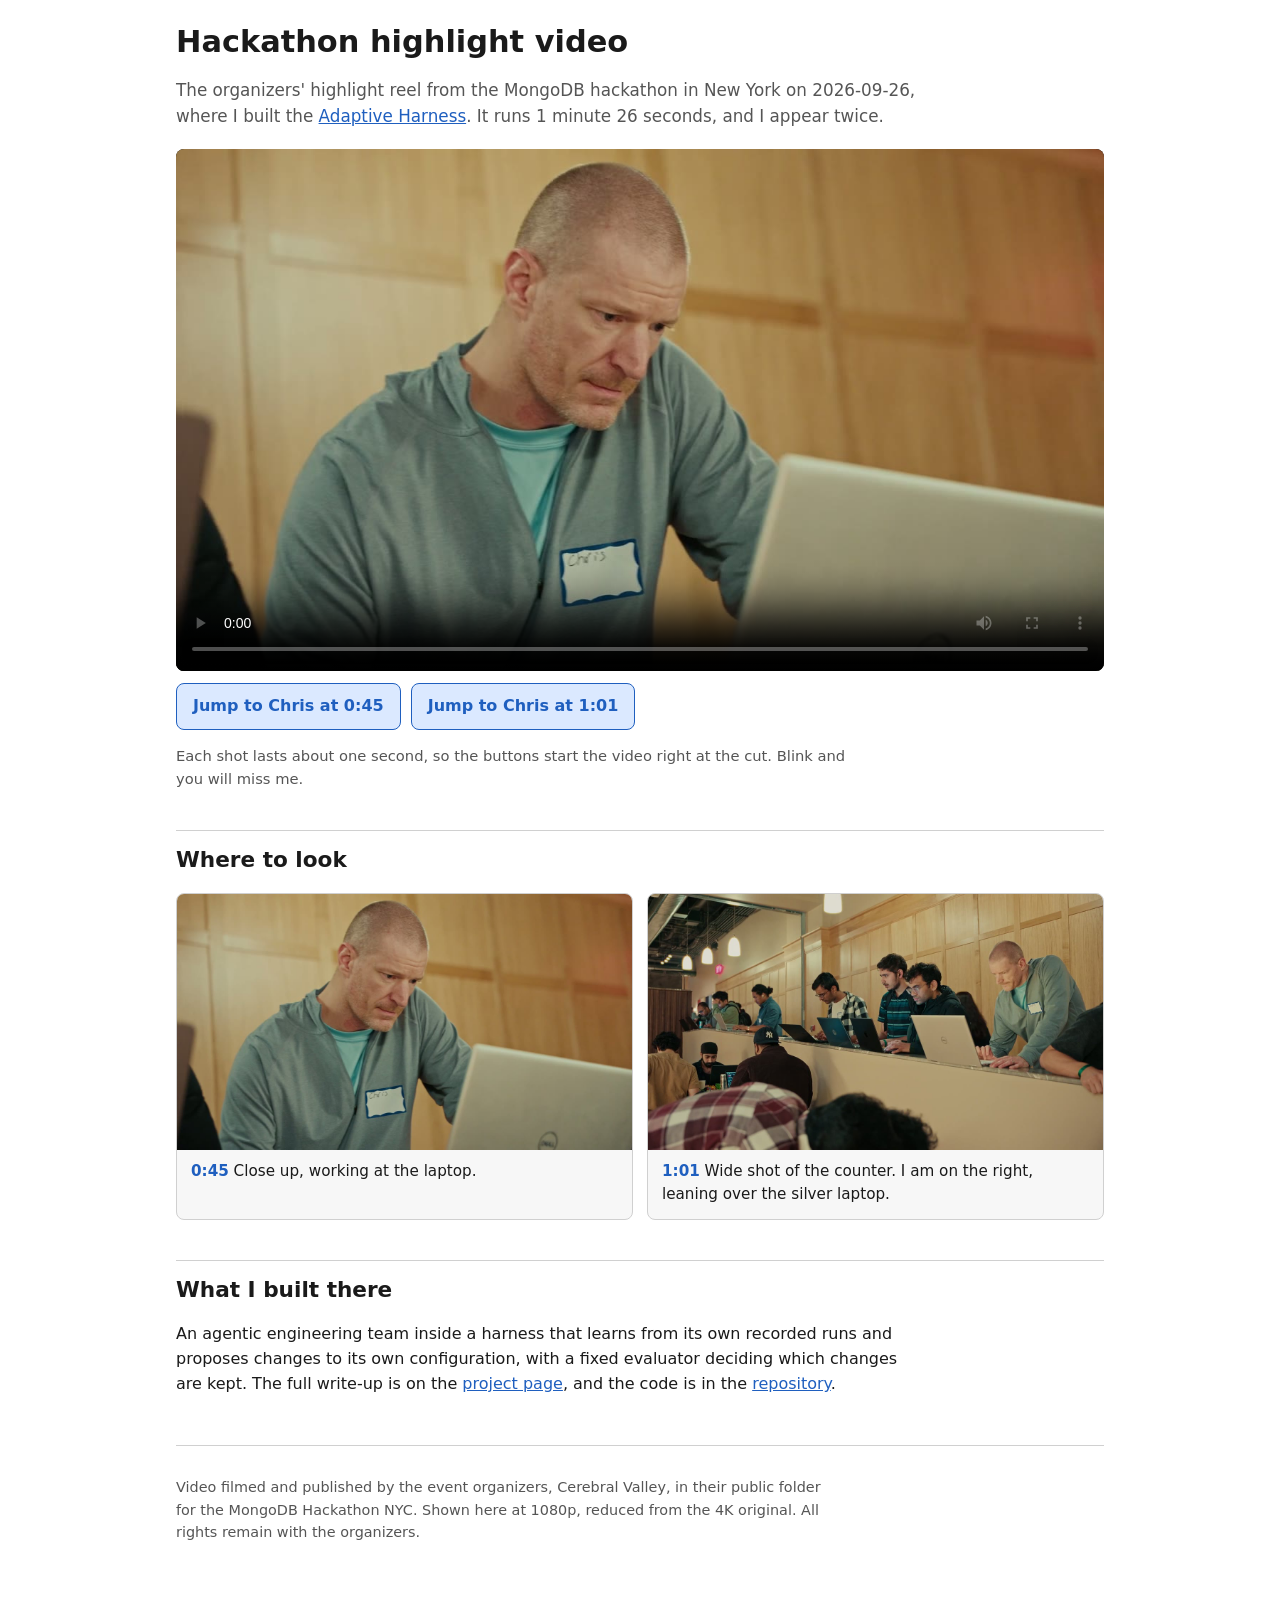
==== docs/highlight/index.html @ 93961c9d "Add hackathon highlight video page The organizers' 86-second highlight reel, re-encoded from 4K to 1" ====
<!doctype html>
<html lang="en">
<head>
<meta charset="utf-8">
<meta name="viewport" content="width=device-width, initial-scale=1">
<title>Hackathon highlight video: MongoDB Hackathon NYC, 2026-09-26</title>
<meta name="description" content="The organizers' 86-second highlight video from the MongoDB hackathon in New York on 2026-09-26, with the two moments where Chris Gibbs appears.">
<meta property="og:title" content="Hackathon highlight video">
<meta property="og:description" content="86 seconds from the MongoDB hackathon in New York, 2026-09-26. Chris appears at 0:45 and 1:01.">
<meta property="og:type" content="video.other">
<meta property="og:image" content="https://tallgibbs.github.io/race-engineer-adaptive-harness/highlight/poster.jpg">
<style>
:root {
  --bg: #ffffff; --fg: #1a1a1a; --muted: #555555; --line: #d0d0d0; --card: #f7f7f7;
  --blue: #1f5fbf; --blue-bg: #dbe9ff;
}
@media (prefers-color-scheme: dark) {
  :root {
    --bg: #15171a; --fg: #e6e6e6; --muted: #a8a8a8; --line: #3a3d42; --card: #1e2125;
    --blue: #8fb4ff; --blue-bg: #1c2b45;
  }
}
* { box-sizing: border-box; }
body { margin: 0; background: var(--bg); color: var(--fg);
  font: 16px/1.55 system-ui, -apple-system, "Segoe UI", Roboto, sans-serif; }
main { max-width: 960px; margin: 0 auto; padding: 24px 16px 64px; }
h1 { font-size: 1.9rem; line-height: 1.2; margin: 0 0 8px; }
h2 { font-size: 1.35rem; margin: 40px 0 12px; padding-top: 12px; border-top: 1px solid var(--line); }
p { max-width: 72ch; }
a { color: var(--blue); }
.lede { color: var(--muted); font-size: 1.05rem; }
.note { font-size: 0.92rem; color: var(--muted); }
video { width: 100%; height: auto; display: block; background: #000; border-radius: 8px; margin: 20px 0 12px; }
.jumps { display: flex; flex-wrap: wrap; gap: 10px; margin: 0 0 8px; }
button { font: inherit; font-weight: 600; cursor: pointer; padding: 10px 16px; min-height: 44px;
  color: var(--blue); background: var(--blue-bg); border: 1px solid var(--blue); border-radius: 8px; }
button:hover, button:focus-visible { outline: 2px solid var(--blue); outline-offset: 2px; }
.moments { display: grid; grid-template-columns: repeat(auto-fit, minmax(270px, 1fr)); gap: 14px; margin: 16px 0; }
.moment { margin: 0; background: var(--card); border: 1px solid var(--line); border-radius: 8px; overflow: hidden; }
.moment button { all: unset; display: block; cursor: pointer; width: 100%; }
.moment button:focus-visible { outline: 2px solid var(--blue); outline-offset: -2px; }
.moment img { width: 100%; height: auto; display: block; }
.moment figcaption { padding: 10px 14px 12px; font-size: 0.95rem; }
.moment b { color: var(--blue); }
footer { margin-top: 48px; padding-top: 16px; border-top: 1px solid var(--line); font-size: 0.9rem; color: var(--muted); }
</style>
</head>
<body>
<main>

<header>
<h1>Hackathon highlight video</h1>
<p class="lede">The organizers' highlight reel from the MongoDB hackathon in New York on 2026-09-26, where I built the <a href="../">Adaptive Harness</a>. It runs 1 minute 26 seconds, and I appear twice.</p>
</header>

<video id="v" controls playsinline preload="metadata" poster="poster.jpg">
<source src="highlight.mp4" type="video/mp4">
Your browser cannot play this video here. <a href="highlight.mp4">Download the video</a> instead.
</video>

<div class="jumps">
<button type="button" data-t="45.3">Jump to Chris at 0:45</button>
<button type="button" data-t="61.1">Jump to Chris at 1:01</button>
</div>
<p class="note">Each shot lasts about one second, so the buttons start the video right at the cut. Blink and you will miss me.</p>

<h2>Where to look</h2>
<div class="moments">
<figure class="moment">
<button type="button" data-t="45.3" aria-label="Play from 0:45"><img src="chris-1.jpg" width="1280" height="720" alt="Close shot of Chris, in a grey-green zip top with a name tag reading Chris, looking down at a silver laptop."></button>
<figcaption><b>0:45</b> Close up, working at the laptop.</figcaption>
</figure>
<figure class="moment">
<button type="button" data-t="61.1" aria-label="Play from 1:01"><img src="chris-2.jpg" width="1280" height="720" alt="Wide shot of a row of people on laptops along a counter. Chris is on the right, leaning over a silver laptop."></button>
<figcaption><b>1:01</b> Wide shot of the counter. I am on the right, leaning over the silver laptop.</figcaption>
</figure>
</div>

<h2>What I built there</h2>
<p>An agentic engineering team inside a harness that learns from its own recorded runs and proposes changes to its own configuration, with a fixed evaluator deciding which changes are kept. The full write-up is on the <a href="../">project page</a>, and the code is in the <a href="https://github.com/TallGibbs/race-engineer-adaptive-harness">repository</a>.</p>

<footer>
<p>Video filmed and published by the event organizers, Cerebral Valley, in their public folder for the MongoDB Hackathon NYC. Shown here at 1080p, reduced from the 4K original. All rights remain with the organizers.</p>
</footer>
</main>
<script>
(function () {
  var v = document.getElementById('v');
  document.querySelectorAll('[data-t]').forEach(function (b) {
    b.addEventListener('click', function () {
      v.currentTime = parseFloat(b.getAttribute('data-t'));
      v.play();
      v.scrollIntoView({ behavior: 'smooth', block: 'center' });
    });
  });
})();
</script>
</body>
</html>
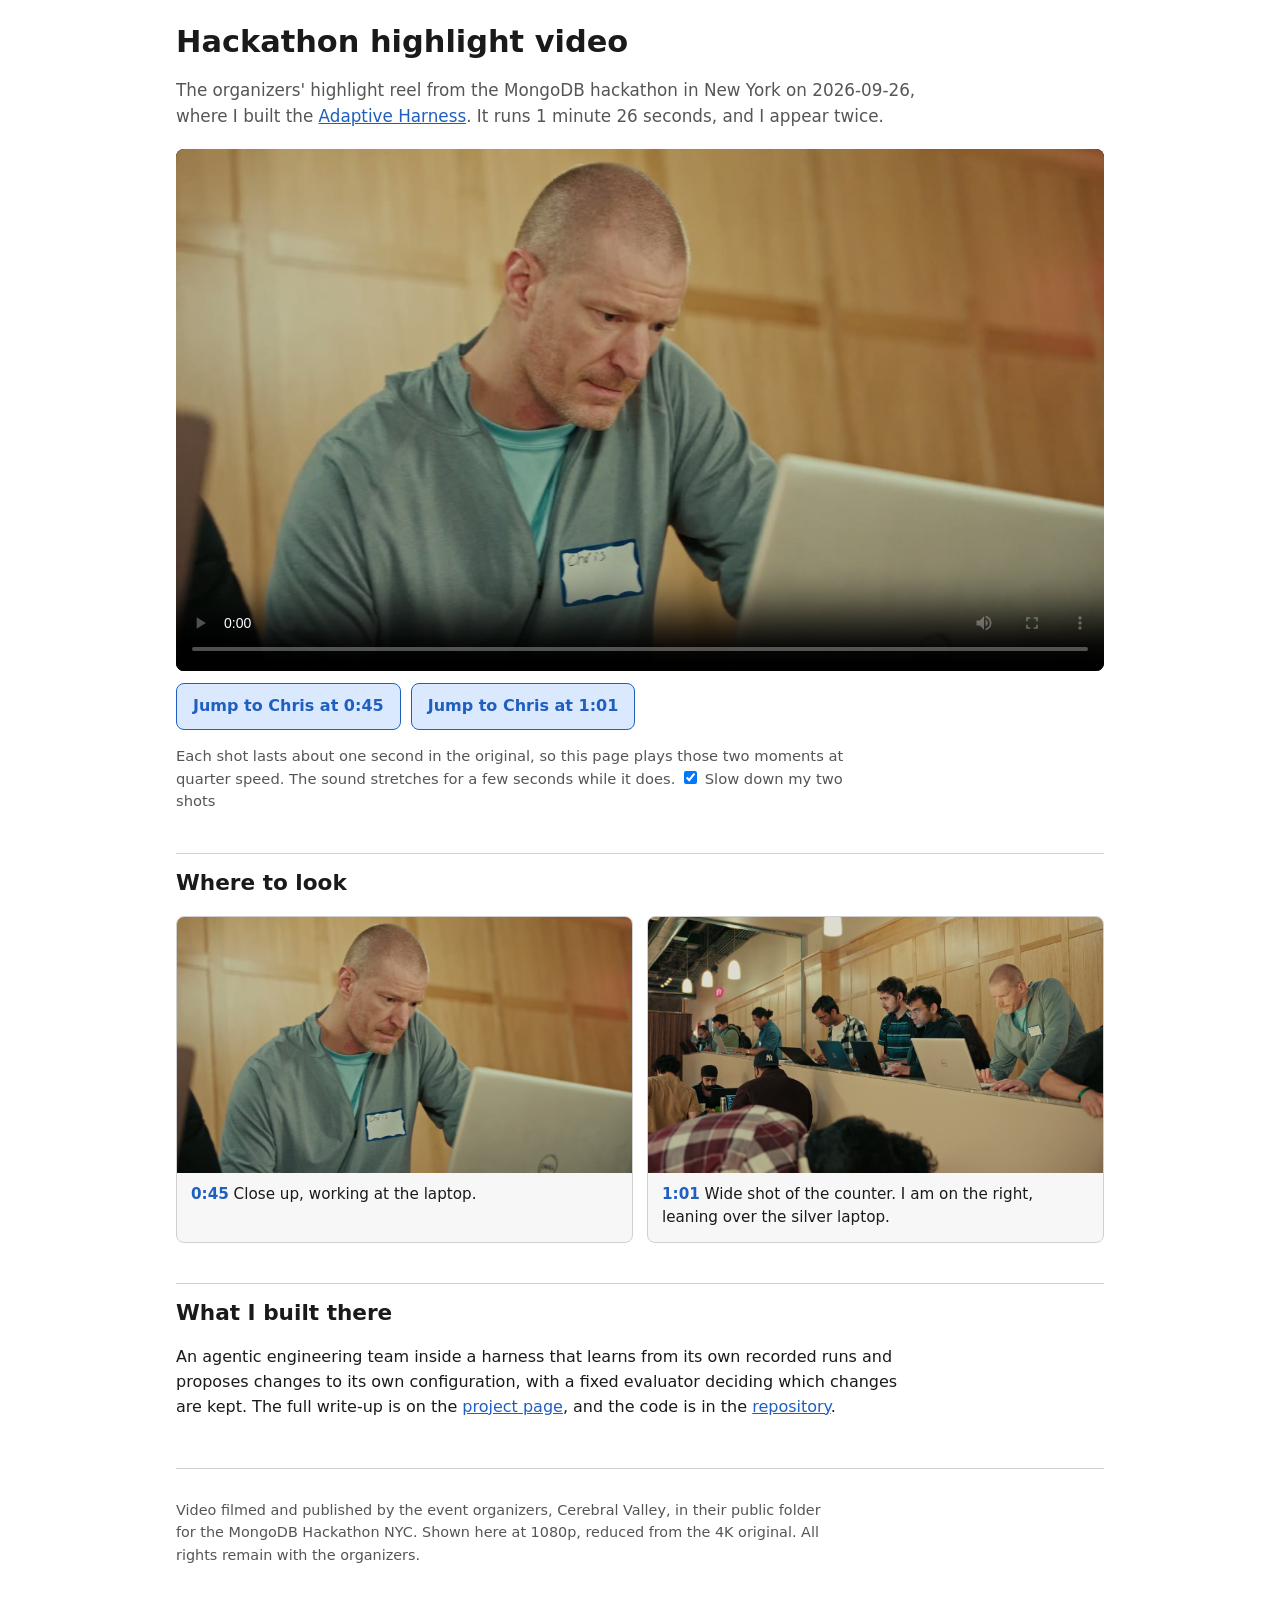
==== commit 32492210: "Play Chris's two shots at quarter speed on the highlight page Co-Authored-By: Claude Opus 5.5 <norep" ====
--- a/docs/highlight/index.html
+++ b/docs/highlight/index.html
@@ -62,7 +62,7 @@
 <button type="button" data-t="45.3">Jump to Chris at 0:45</button>
 <button type="button" data-t="61.1">Jump to Chris at 1:01</button>
 </div>
-<p class="note">Each shot lasts about one second, so the buttons start the video right at the cut. Blink and you will miss me.</p>
+<p class="note">Each shot lasts about one second in the original, so this page plays those two moments at quarter speed. The sound stretches for a few seconds while it does. <label><input type="checkbox" id="slow" checked> Slow down my two shots</label></p>
 
 <h2>Where to look</h2>
 <div class="moments">
@@ -86,6 +86,17 @@
 <script>
 (function () {
   var v = document.getElementById('v');
+  var slow = document.getElementById('slow');
+  var shots = [[45.38, 46.20], [61.15, 62.26]];
+  function tick() {
+    var t = v.currentTime, inShot = false;
+    for (var i = 0; i < shots.length; i++) if (t >= shots[i][0] && t < shots[i][1]) inShot = true;
+    var rate = inShot && slow.checked ? 0.25 : 1;
+    if (v.playbackRate !== rate) v.playbackRate = rate;
+    if (!v.paused && !v.ended) requestAnimationFrame(tick);
+  }
+  v.addEventListener('play', tick);
+  v.addEventListener('seeked', tick);
   document.querySelectorAll('[data-t]').forEach(function (b) {
     b.addEventListener('click', function () {
       v.currentTime = parseFloat(b.getAttribute('data-t'));
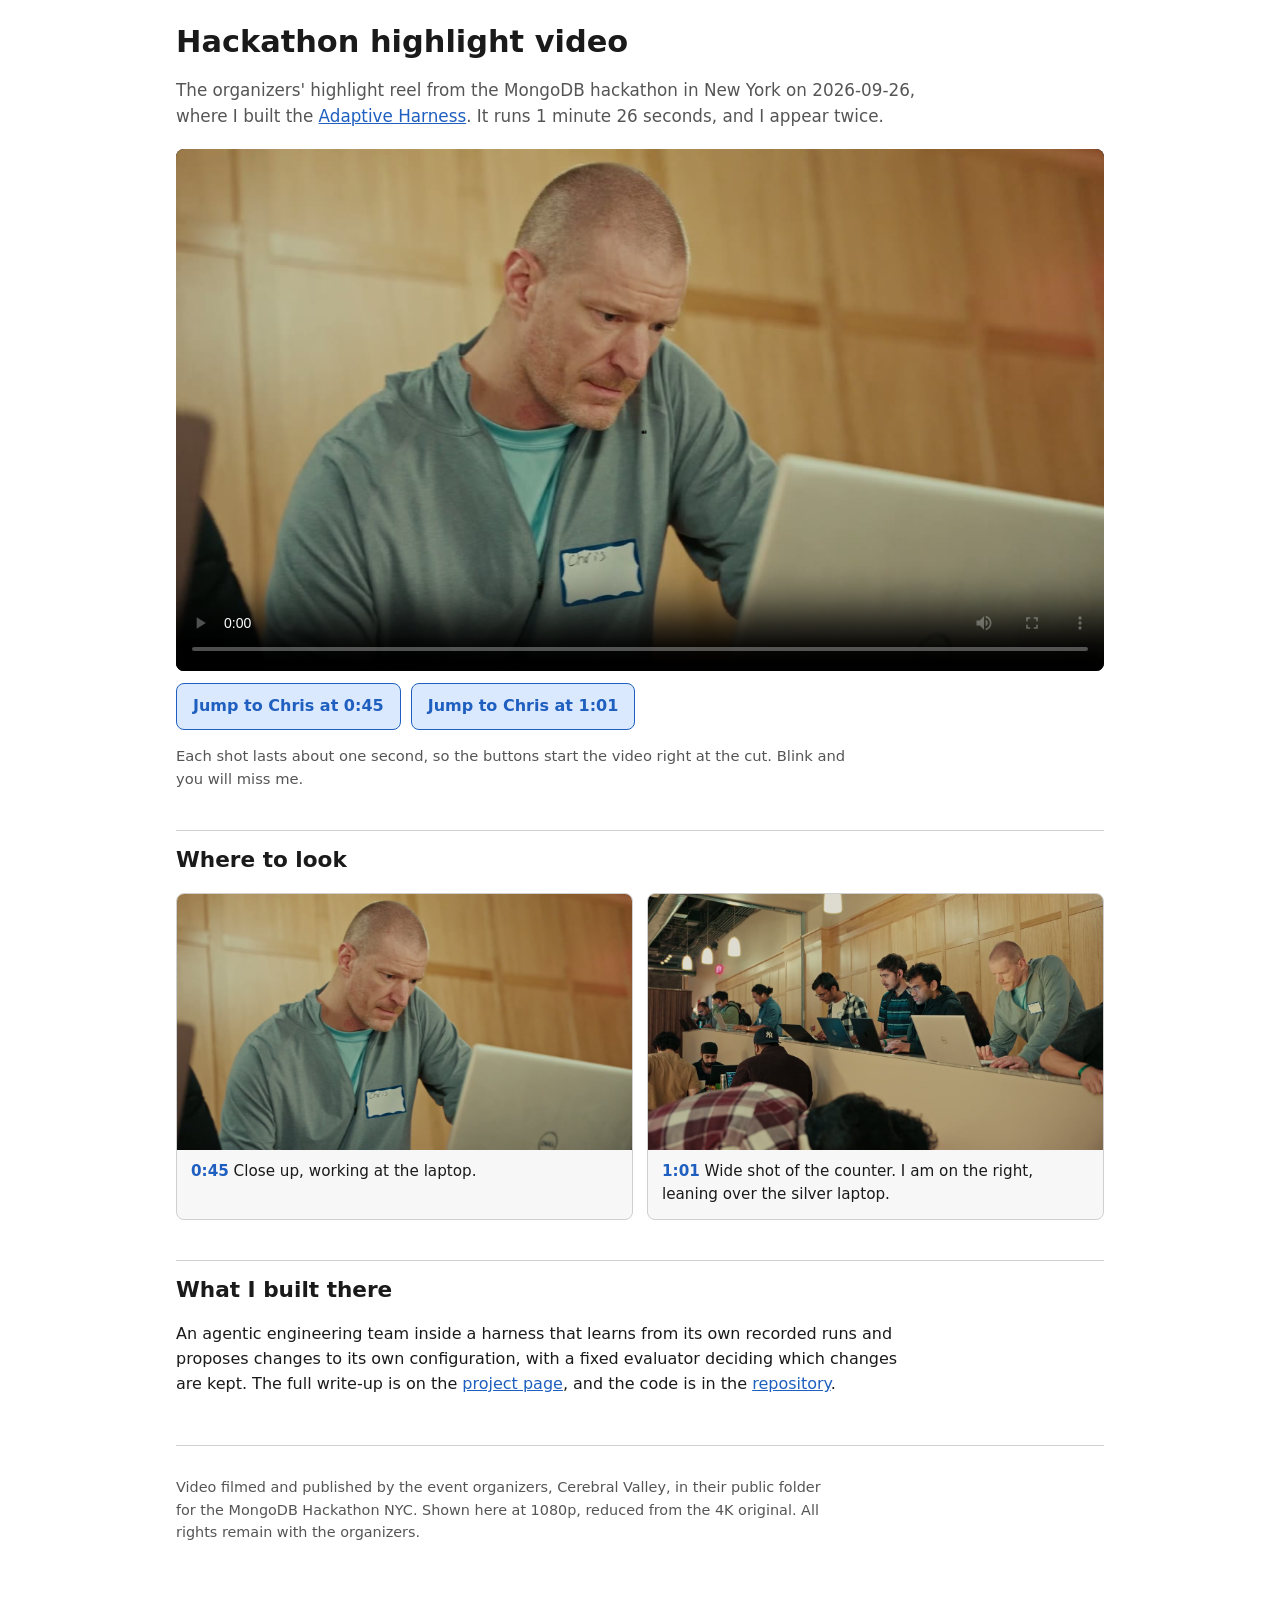
==== commit ee06756c: "Revert "Play Chris's two shots at quarter speed on the highlight page" This reverts commit 32492210f" ====
--- a/docs/highlight/index.html
+++ b/docs/highlight/index.html
@@ -62,7 +62,7 @@
 <button type="button" data-t="45.3">Jump to Chris at 0:45</button>
 <button type="button" data-t="61.1">Jump to Chris at 1:01</button>
 </div>
-<p class="note">Each shot lasts about one second in the original, so this page plays those two moments at quarter speed. The sound stretches for a few seconds while it does. <label><input type="checkbox" id="slow" checked> Slow down my two shots</label></p>
+<p class="note">Each shot lasts about one second, so the buttons start the video right at the cut. Blink and you will miss me.</p>
 
 <h2>Where to look</h2>
 <div class="moments">
@@ -86,17 +86,6 @@
 <script>
 (function () {
   var v = document.getElementById('v');
-  var slow = document.getElementById('slow');
-  var shots = [[45.38, 46.20], [61.15, 62.26]];
-  function tick() {
-    var t = v.currentTime, inShot = false;
-    for (var i = 0; i < shots.length; i++) if (t >= shots[i][0] && t < shots[i][1]) inShot = true;
-    var rate = inShot && slow.checked ? 0.25 : 1;
-    if (v.playbackRate !== rate) v.playbackRate = rate;
-    if (!v.paused && !v.ended) requestAnimationFrame(tick);
-  }
-  v.addEventListener('play', tick);
-  v.addEventListener('seeked', tick);
   document.querySelectorAll('[data-t]').forEach(function (b) {
     b.addEventListener('click', function () {
       v.currentTime = parseFloat(b.getAttribute('data-t'));
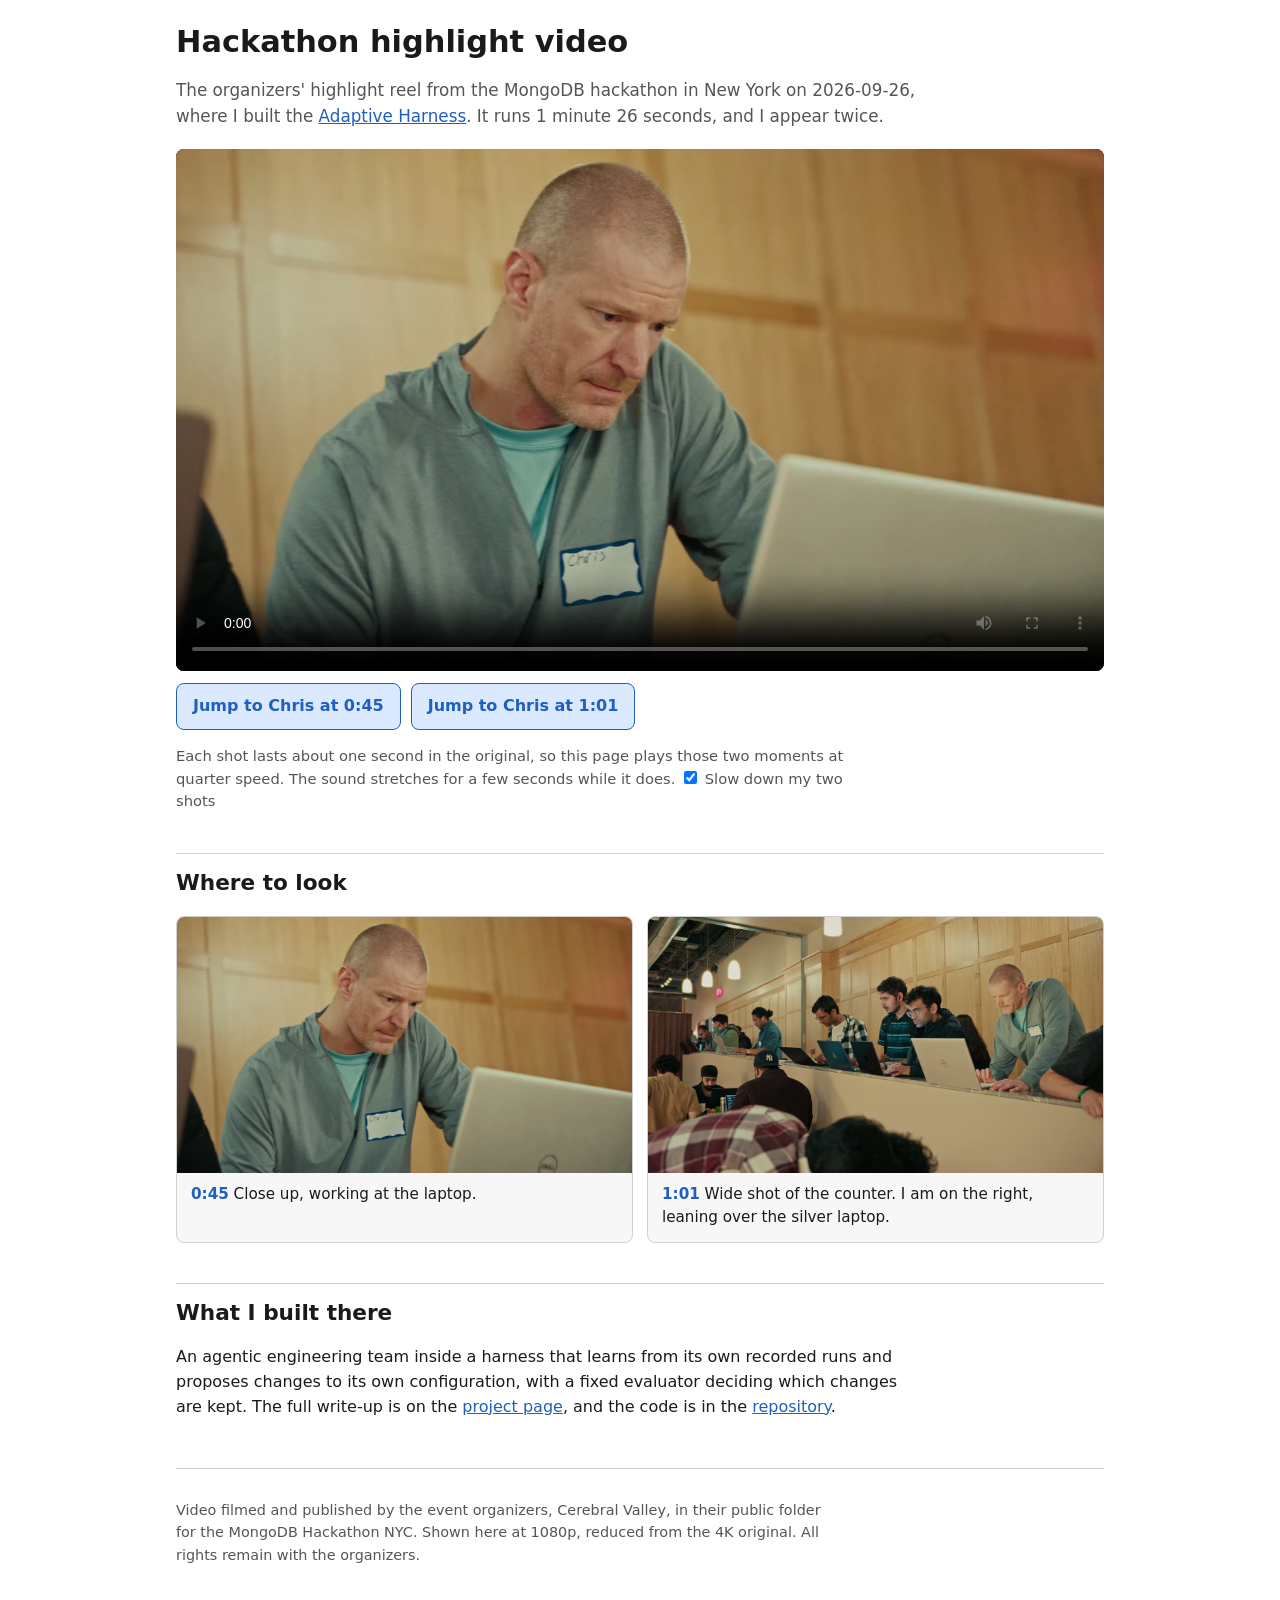
==== commit 5666f838: "Revert "Drive the slow-motion check from a timer so it runs even when the page is not repainting" Th" ====
--- a/docs/highlight/index.html
+++ b/docs/highlight/index.html
@@ -62,7 +62,7 @@
 <button type="button" data-t="45.3">Jump to Chris at 0:45</button>
 <button type="button" data-t="61.1">Jump to Chris at 1:01</button>
 </div>
-<p class="note">Each shot lasts about one second, so the buttons start the video right at the cut. Blink and you will miss me.</p>
+<p class="note">Each shot lasts about one second in the original, so this page plays those two moments at quarter speed. The sound stretches for a few seconds while it does. <label><input type="checkbox" id="slow" checked> Slow down my two shots</label></p>
 
 <h2>Where to look</h2>
 <div class="moments">
@@ -86,6 +86,17 @@
 <script>
 (function () {
   var v = document.getElementById('v');
+  var slow = document.getElementById('slow');
+  var shots = [[45.38, 46.20], [61.15, 62.26]];
+  function tick() {
+    var t = v.currentTime, inShot = false;
+    for (var i = 0; i < shots.length; i++) if (t >= shots[i][0] && t < shots[i][1]) inShot = true;
+    var rate = inShot && slow.checked ? 0.25 : 1;
+    if (v.playbackRate !== rate) v.playbackRate = rate;
+    if (!v.paused && !v.ended) requestAnimationFrame(tick);
+  }
+  v.addEventListener('play', tick);
+  v.addEventListener('seeked', tick);
   document.querySelectorAll('[data-t]').forEach(function (b) {
     b.addEventListener('click', function () {
       v.currentTime = parseFloat(b.getAttribute('data-t'));
